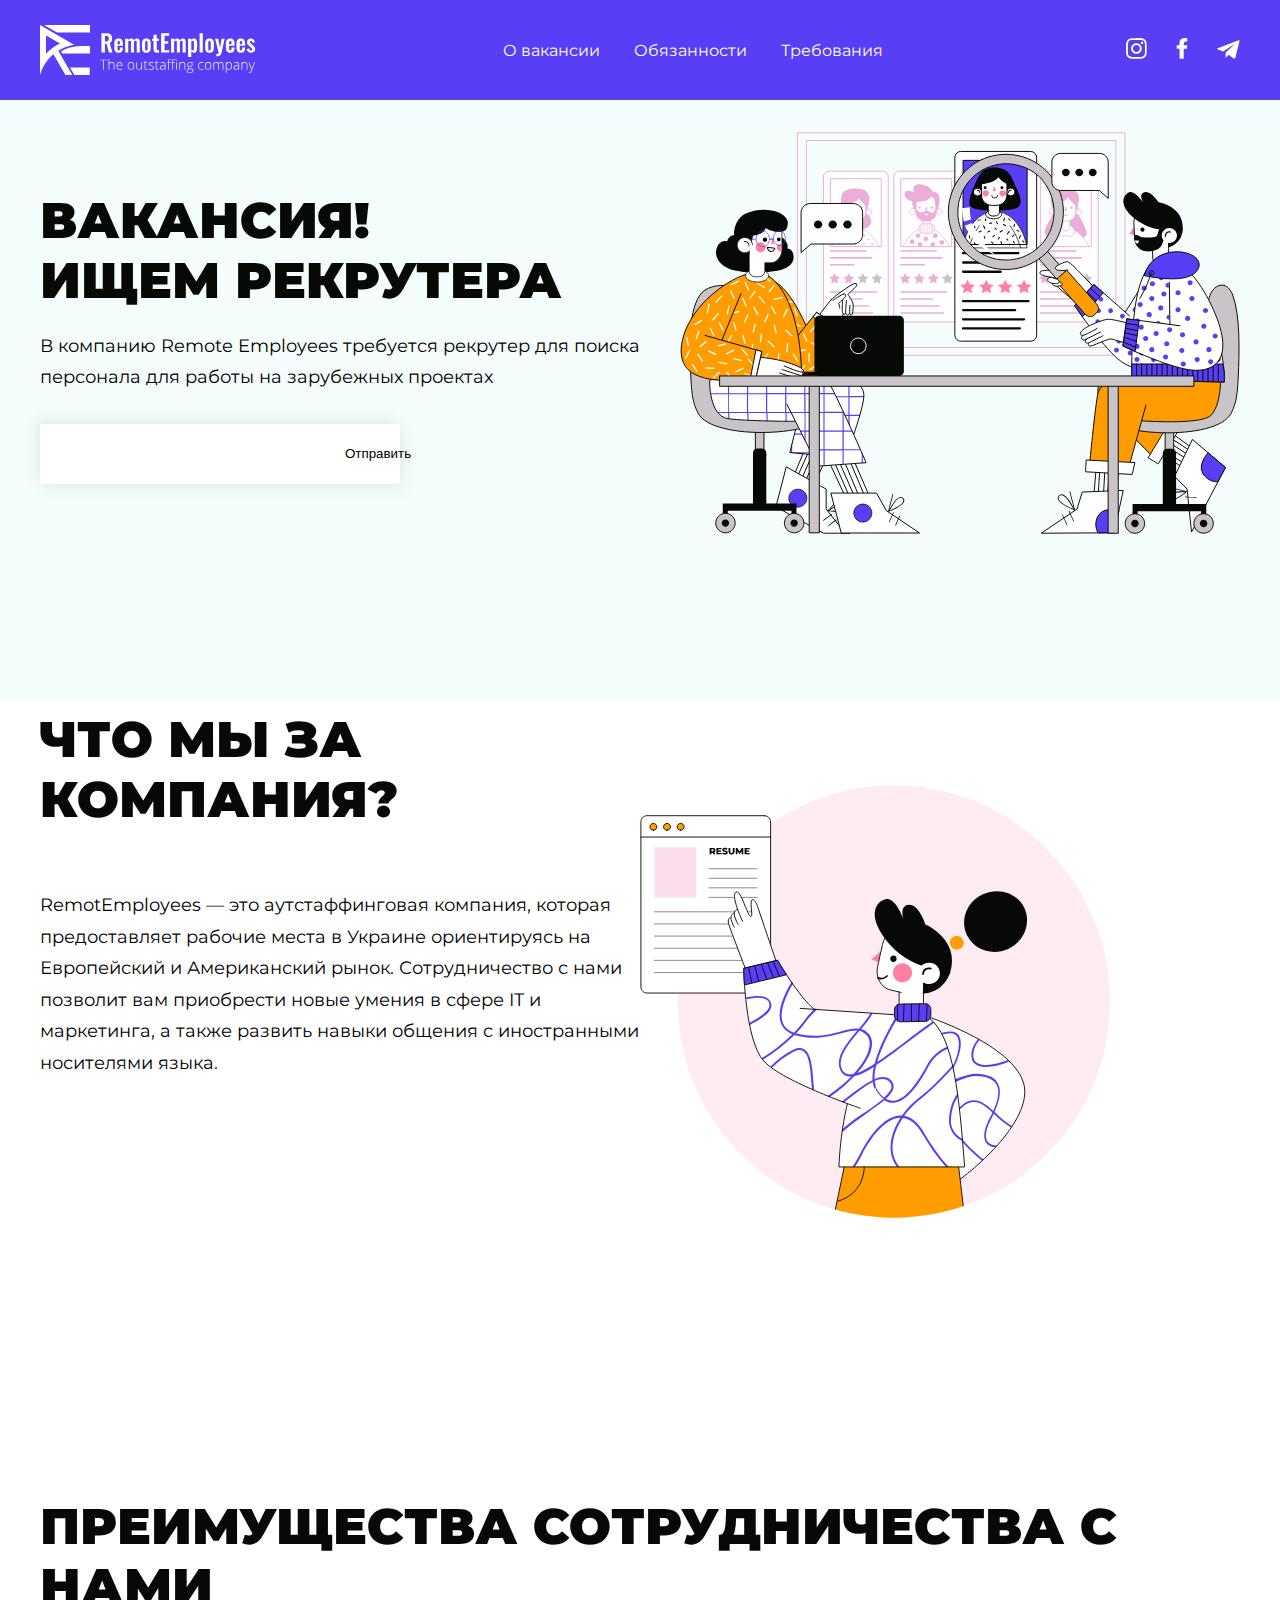
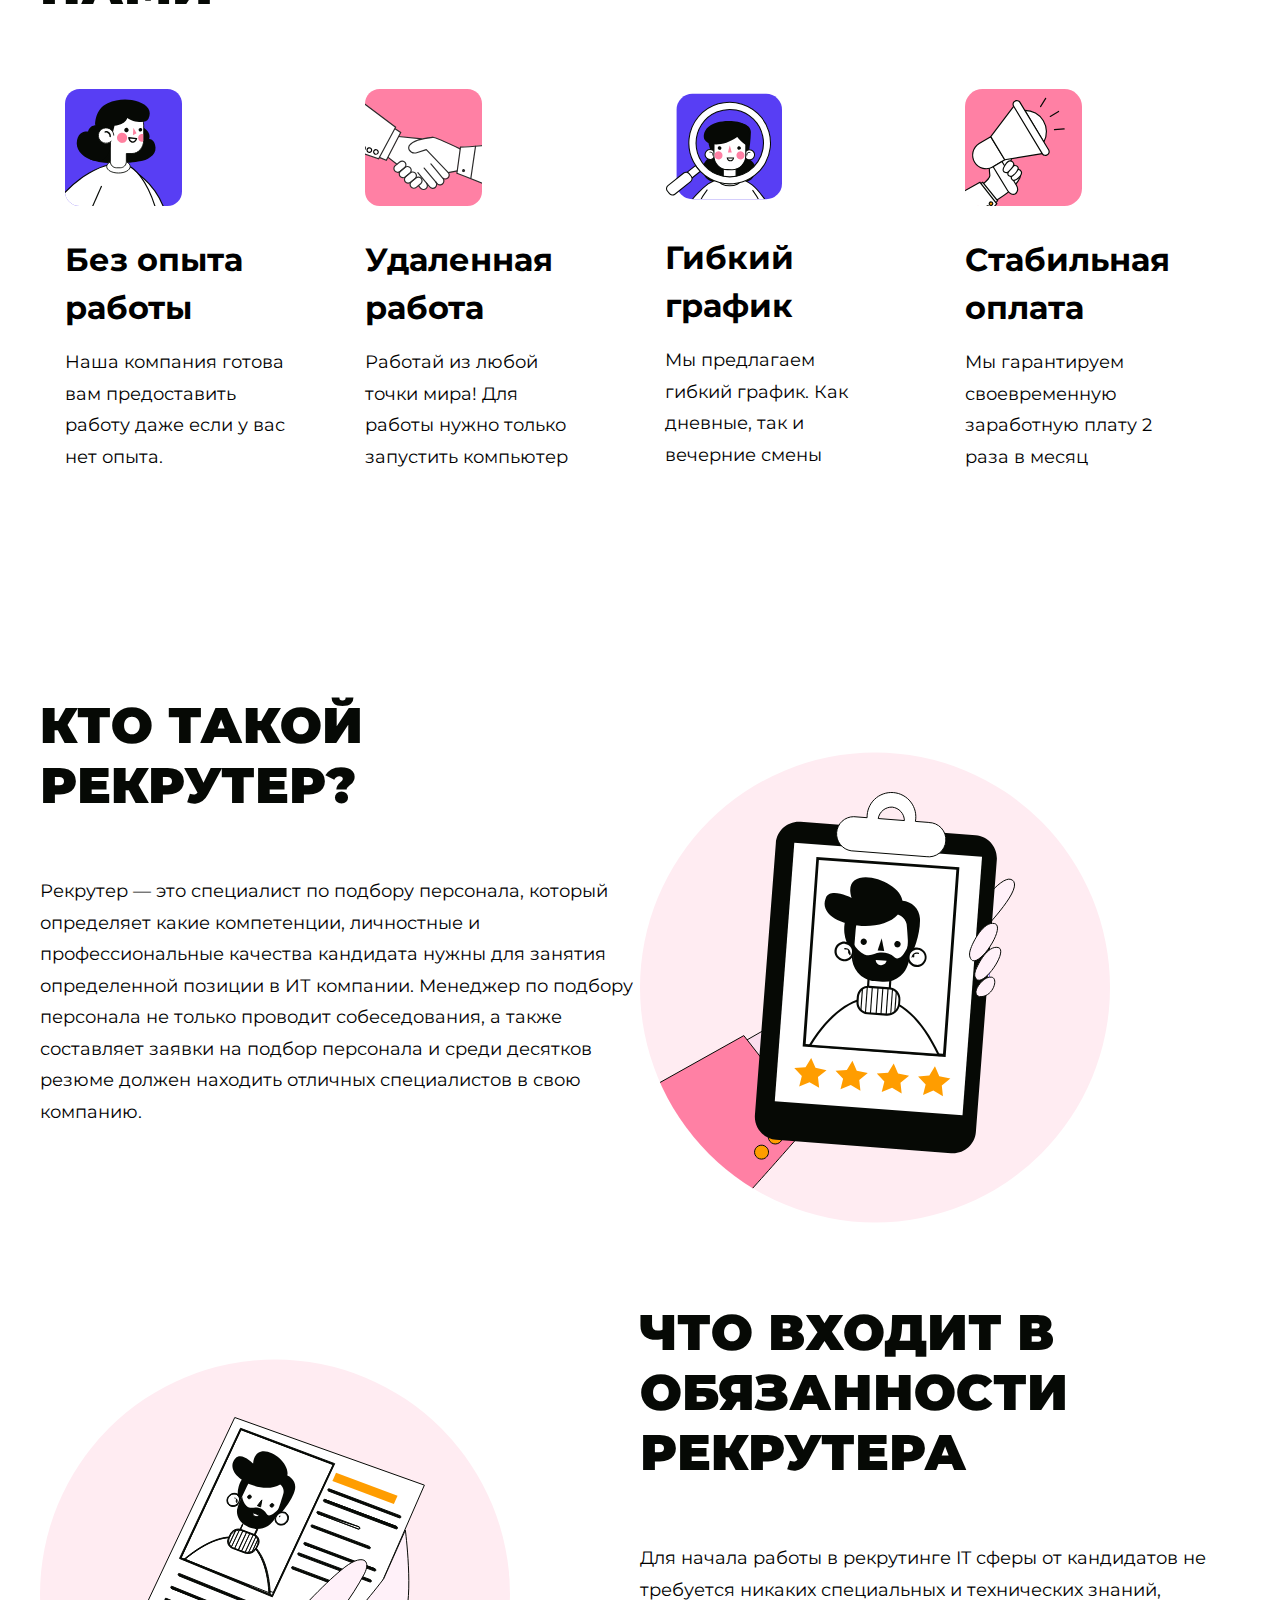
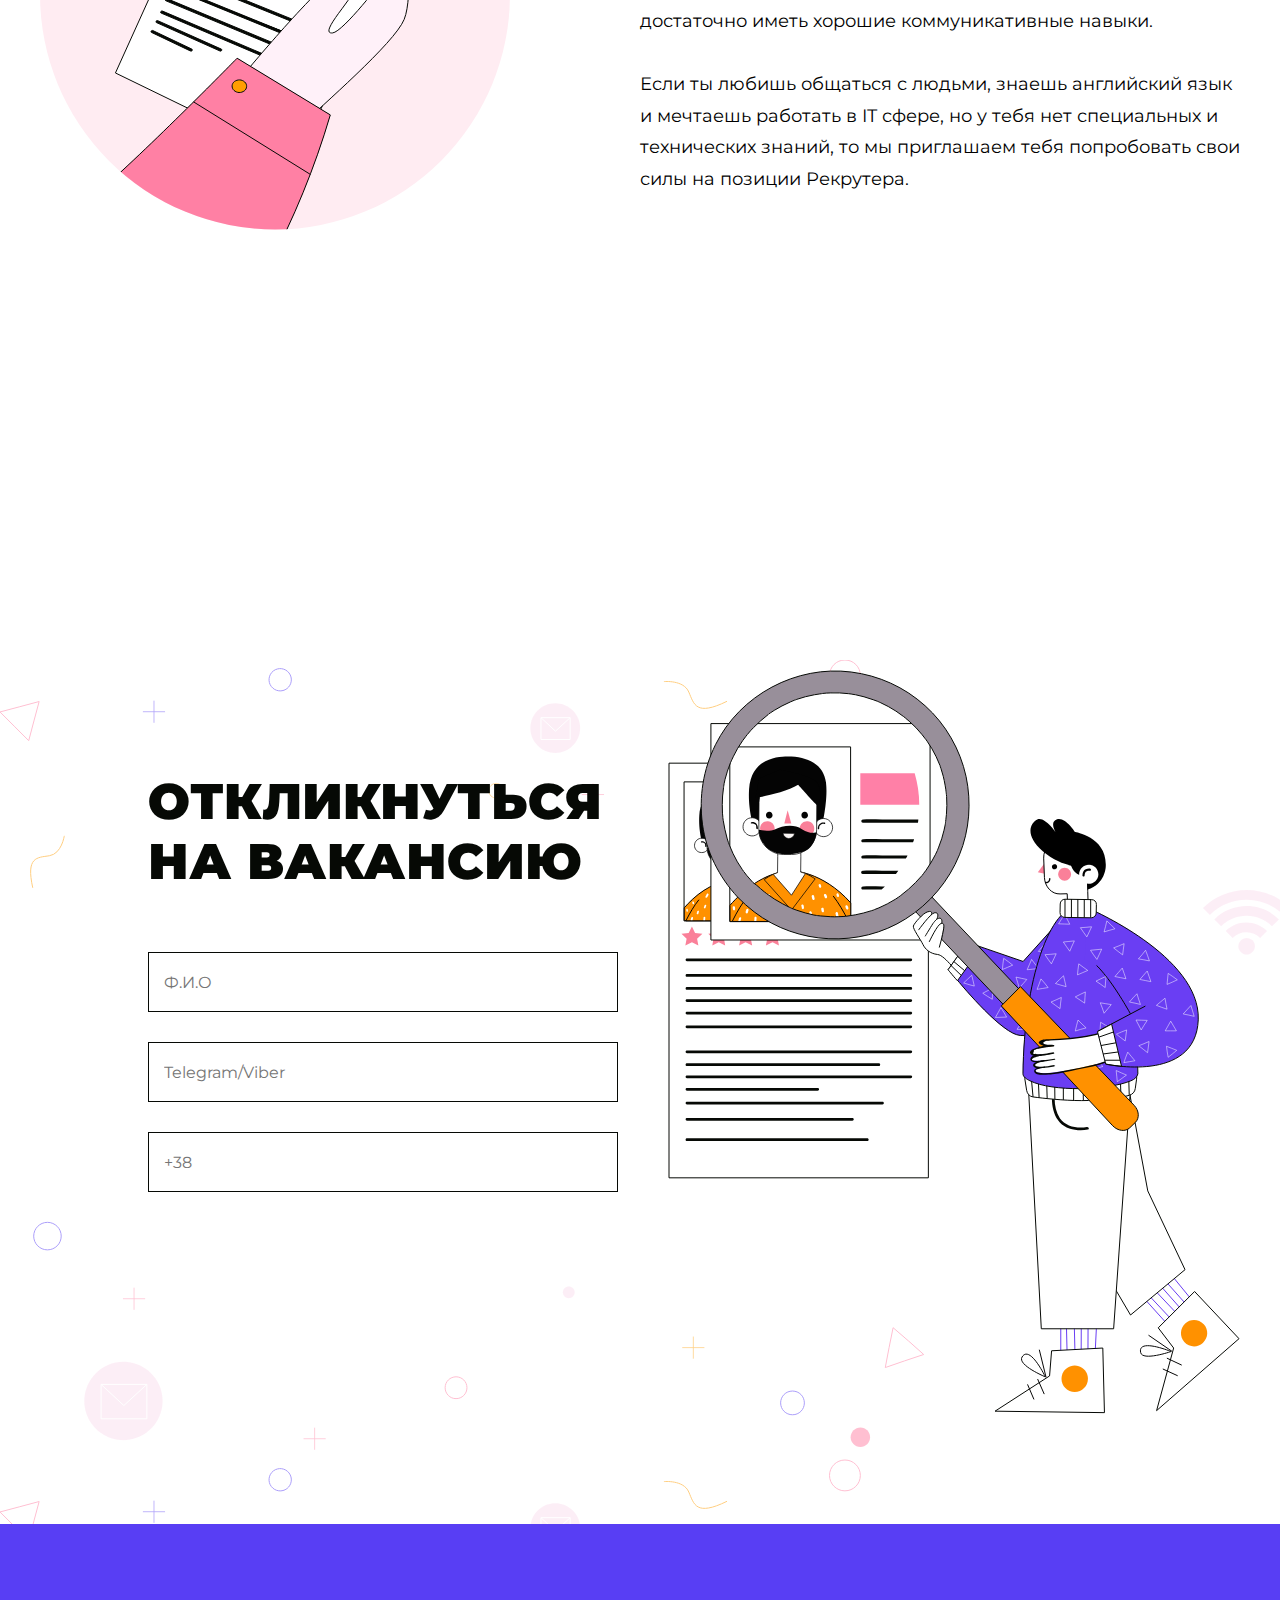
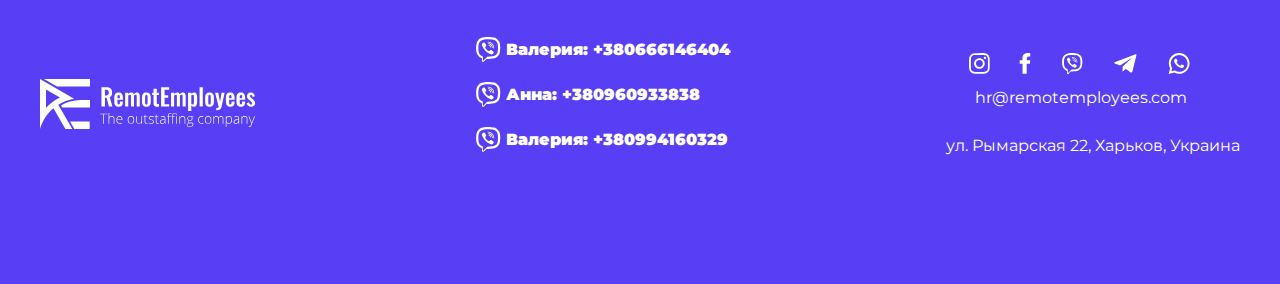
==== index.html @ 4181ed23 "beta version" ====
<!DOCTYPE html>
<html lang="ru">
<head>
    <meta charset="UTF-8">
    <meta http-equiv="X-UA-Compatible" content="IE=edge">
    <meta name="viewport" content="width=device-width, initial-scale=1.0">
    <title>Visualizer</title>
    <link rel="stylesheet" href="style.css">
    <link rel="shortcut icon" href="/img/favicon.png" type="image/x-icon">
    <link rel="preconnect" href="https://fonts.gstatic.com">
    <link href="https://fonts.googleapis.com/css2?family=Montserrat:ital,wght@0,100;0,300;0,400;0,500;0,700;0,800;1,200;1,300;1,400;1,500;1,700&display=swap" rel="stylesheet">
</head>

<body>
    <header>
        <div class="container">
            <div class="navbar">
                <div class="logo">
                    <img src="/img/logo.svg" alt="" srcset="">
                </div>
                <div class="navbar-menu desktop">
                    
                        <a href="#advantages" onclick="smoothScroll()">О вакансии</a>
                        <a href="#who-is">Обязанности</a>
                        <a href="#looking-for">Требования</a>
                   
                </div>
                <div class="navbar-menu mobile" id="navbarMenu">
                    
                        <a href="#advantages" onclick="mobileMenu()">О вакансии</a>
                        <a href="#who-is" onclick="mobileMenu()">Обязанности</a>
                        <a href="#looking-for" onclick="mobileMenu()">Требования</a>
                   
                </div>
                <div class="navbar-social desktop">

                        <a href="https://www.instagram.com/remotemployees/" class="insta" target="_blank" rel="noopener noreferrer">
                            <svg width="21" height="21" viewBox="0 0 21 21" fill="none" xmlns="http://www.w3.org/2000/svg">
                                <path fill-rule="evenodd" clip-rule="evenodd" d="M10.1538 0.135383C7.58148 0.135383 7.17533 0.135384 6.09226 0.203075C5.00919 0.270767 4.19689 0.406151 3.58766 0.676919C2.91075 0.947686 2.30152 1.28614 1.75999 1.89537C1.15076 2.5046 0.812302 3.04613 0.541534 3.72305C0.270767 4.39997 0.135383 5.14458 0.0676914 6.22764C-3.88344e-07 7.31071 0 7.71686 0 10.4922C0 13.3353 -3.88344e-07 13.6737 0.0676914 14.7568C0.135383 15.8399 0.270767 16.6522 0.541534 17.2614C0.812302 17.9383 1.15076 18.5476 1.75999 19.0891C2.36921 19.6983 2.91075 20.0368 3.58766 20.3075C4.26458 20.5783 5.00919 20.7137 6.09226 20.7814C7.17533 20.8491 7.58148 20.8491 10.3568 20.8491C13.1999 20.8491 13.5384 20.8491 14.6214 20.7814C15.7045 20.7137 16.5168 20.5783 17.126 20.3075C17.8029 20.0368 18.4122 19.6983 18.9537 19.0891C19.5629 18.4799 19.9014 17.9383 20.1722 17.2614C20.4429 16.5845 20.5783 15.8399 20.646 14.7568C20.7137 13.6737 20.7137 13.3353 20.7137 10.6953V10.1538C20.7137 7.58148 20.7137 7.17533 20.646 6.09226C20.5783 5.00919 20.4429 4.19689 20.1722 3.58766C19.9014 2.91075 19.5629 2.30152 18.9537 1.75999C18.3445 1.15076 17.8029 0.812302 17.126 0.541534C16.4491 0.270767 15.7045 0.135384 14.6214 0.067692C13.5384 2.57215e-07 13.1999 0 10.5599 0H10.1538V0.135383ZM17.2614 4.9415C17.2614 5.61842 16.7199 6.15995 16.043 6.15995C15.366 6.15995 14.8245 5.61842 14.8245 4.9415C14.8245 4.26458 15.366 3.72305 16.043 3.72305C16.6522 3.72305 17.2614 4.26458 17.2614 4.9415ZM10.4245 13.9445C8.52917 13.9445 6.97225 12.3876 6.97225 10.4922C6.97225 8.59686 8.52917 7.03995 10.4245 7.03995C12.3199 7.03995 13.8768 8.59686 13.8768 10.4922C13.8768 12.3876 12.3199 13.9445 10.4245 13.9445ZM10.4245 5.14458C13.403 5.14458 15.7722 7.51379 15.7722 10.4922C15.7722 13.4707 13.403 15.8399 10.4245 15.8399C7.4461 15.8399 5.07688 13.4707 5.07688 10.4922C5.07688 7.51379 7.51379 5.14458 10.4245 5.14458ZM10.4245 1.96306C13.1999 1.96306 13.5384 1.96306 14.6214 2.03075C15.6368 2.09845 16.1783 2.23383 16.5845 2.36921C17.0583 2.57229 17.3968 2.77536 17.8029 3.11382C18.1414 3.45228 18.4122 3.79074 18.5476 4.33227C18.6829 4.67073 18.886 5.27996 18.886 6.29534C18.9537 7.3784 18.9537 7.71686 18.9537 10.4922C18.9537 13.2676 18.9537 13.606 18.886 14.6891C18.8183 15.7045 18.6829 16.246 18.5476 16.6522C18.3445 17.126 18.1414 17.4645 17.8029 17.8706C17.4645 18.2091 17.126 18.4799 16.5845 18.6152C16.246 18.7506 15.6368 18.9537 14.6214 18.9537C13.5384 19.0214 13.1999 19.0214 10.4245 19.0214C7.64917 19.0214 7.31071 19.0214 6.22764 18.9537C5.21227 18.886 4.67073 18.7506 4.26458 18.6152C3.79074 18.4122 3.45228 18.2091 3.04613 17.8706C2.70767 17.5322 2.4369 17.1937 2.30152 16.6522C2.16614 16.3137 1.96306 15.7045 1.96306 14.6891C1.89537 13.606 1.89537 13.2676 1.89537 10.4922C1.89537 7.71686 1.89537 7.3784 1.96306 6.29534C2.03075 5.27996 2.16614 4.73843 2.30152 4.33227C2.5046 3.85843 2.70767 3.51997 3.04613 3.11382C3.38459 2.77536 3.72305 2.5046 4.26458 2.36921C4.60304 2.23383 5.21227 2.03075 6.22764 2.03075C7.31071 1.96306 7.64917 1.96306 10.4245 1.96306Z"/>
                            </svg>
                        </a>
                        <a href="https://fb.com/remotemployees" class="facebook" target="_blank" rel="noopener noreferrer">
                            <svg width="12" height="21" viewBox="0 0 12 21" fill="none" xmlns="http://www.w3.org/2000/svg">
                                <path fill-rule="evenodd" clip-rule="evenodd" d="M10.9348 7.18479H7.82111V5.15409C8.02418 3.19109 11.2733 3.59723 11.2733 3.59723V3.46185V0.280434C11.1379 0.280434 4.91045 -1.20874 3.62435 3.52954C3.42128 4.13875 3.42128 6.84634 3.42128 7.18479H0.713688V10.84H3.55666V20.7904H7.68573V10.84H10.9348L11.2733 7.18479H10.9348Z"/>
                            </svg>
                        </a>
                        <a href="https://t.me/remotemployees" class="telegram" target="_blank" rel="noopener noreferrer">
                            <svg width="23" height="19" viewBox="0 0 23 19" fill="none" xmlns="http://www.w3.org/2000/svg">
                                <path d="M8.69167 12.5281L8.44489 17.6284L14.0387 12.8845L8.69167 12.5281Z" />
                                <path d="M21.6069 0.353219L0.712252 8.30526C0.108993 8.52463 0.136414 9.37468 0.739673 9.56662L6.11416 11.3764L18.3987 3.45177L8.69172 12.5281L16.2599 18.259C17.0551 18.8623 18.1793 18.451 18.4261 17.4912L22.5118 1.121C22.6489 0.600007 22.1279 0.161273 21.6069 0.353219Z"/>
                            </svg>
                        </a>
                    
                </div>
                <div class="mobile-burger" id="burger" onclick="mobileMenu()">
                    <span class="top"></span>
                    <span class="middle"></span>
                    <span class="bottom"></span>
                </div>

            </div>
        </div>
    </header>

    <section class="hero">
        <div class="wrap">
            <div class="container">
                <h1 class="mobile">вакансия! <br>
                    Ищем рекрутера</h1>
                <div class="flex">
                <div class="hero-text">
                    <h1 class="desktop">вакансия! <br>
                        Ищем рекрутера</h1>
                    <p>В компанию Remote Employees требуется рекрутер для поиска персонала для работы
                        на зарубежных проектах</p>
                    <form action="">
                        <input type="text" name="entry.444131703" id="heroInput" onclick="heroNumber()">
                        <button type="submit">
                            Отправить
                        </button>
                    </form>
                </div>
                <div class="hero-pic">
                    <img src="/img/hero-pic.svg" alt="">
                </div>
            </div>    
            </div>
    </div>
    </section>
    <section class="about-us">
        <div class="wrap">
            <div class="container">
                <h1 class="mobile">Что мы за компания?
                </h1>
                <div class="flex">
                    <div class="who-is-text">
                        <h1 class="desktop">Что мы за компания?
                        </h1>
                        <p>RemotEmployees — это аутстаффинговая компания, которая предоставляет рабочие места в Украине ориентируясь на Европейский
                            и Американский рынок. Сотрудничество с нами позволит вам приобрести новые умения в сфере IT и маркетинга, а также развить навыки общения с иностранными носителями языка.
                            </p>
                    </div>
                    <div class="who-is-pic">
                        <img src="/img/about.svg" alt="" loading="lazy">
                    </div>
                </div>
            </div>
        </div>
    </section>
    <div class="whitespace" id="advantages"></div>
    <section class="advantages">
        <div class="wrap">
            <div class="container">
                <h1>Преимущества сотрудничества с нами</h1>
                <div class="flex">
                    <div class="card">
                        <img src="/img/1_adv.svg" alt="" loading="lazy">
                        <h2>Без опыта
                            работы</h2>
                        <p>Наша компания готова вам предоставить работу даже если у вас нет опыта.</p>
                    </div>
                    <div class="card">
                        <img src="/img/2_adv.svg" alt="" loading="lazy">
                        <h2>Удаленная
                            работа</h2>
                        <p>Работай из любой точки мира! Для работы нужно только запустить компьютер</p>
                    </div>
                    <div class="card">
                        <img src="/img/3_adv.svg" alt="" loading="lazy">
                        <h2>Гибкий график</h2>
                        <p>Мы предлагаем гибкий график. Как  дневные, так и вечерние смены</p>
                    </div>
                    <div class="card">
                        <img src="/img/4_adv.svg" alt="" loading="lazy">
                        <h2>Стабильная оплата</h2>
                        <p>Мы гарантируем своевременную заработную плату
                            2 раза в месяц</p>
                    </div>
                    
            </div>
        </div>
    </section>
    <div class="whitespace" id="who-is"></div>
    <section class="who-is">
        <div class="wrap">
            <div class="container">
                <h1 class="mobile">Кто такой рекрутер?</h1>
                <div class="flex">
                    <div class="who-is-text">
                        <h1 class="desktop">Кто такой рекрутер?</h1>
                        <p>Рекрутер — это специалист по подбору персонала, который определяет какие компетенции, личностные
                            и профессиональные качества кандидата нужны для занятия определенной позиции в ИТ компании. Менеджер по подбору персонала
                            не только проводит собеседования,
                            а также составляет заявки на подбор персонала и среди десятков резюме должен находить отличных специалистов в свою компанию.
                            </p>
                    </div>
                    <div class="who-is-pic">
                        <img src="/img/who-is.svg" alt="" loading="lazy">
                    </div>
                </div>
            </div>
        </div>
    </section>
    <section class="req">
        <div class="wrap">
            <div class="container">
                <h1 class="mobile">что входит в Обязанности рекрутера</h1>
                <div class="flex">
                    <div class="who-is-text">
                        <h1 class="desktop">что входит в Обязанности рекрутера</h1>
                        <p>Для начала работы в рекрутинге IT сферы
                            от кандидатов не требуется никаких специальных и технических знаний, достаточно иметь хорошие коммуникативные навыки.
                        <br>
                        <br>
                        Если ты любишь общаться с людьми, знаешь английский язык и мечтаешь работать в IT сфере, но у тебя нет специальных  и технических знаний, то мы приглашаем тебя попробовать свои силы на позиции Рекрутера.
                    </p>
                    </div>
                    <div class="who-is-pic">
                        <img src="/img/req.svg" alt="" loading="lazy">
                    </div>
                </div>
            </div>
        </div>
    </section>
    <div class="whitespace" id="looking-for"></div>
    
    <div class="whitespace"></div>
   
    <section class="contact-form">
        <div class="wrap">
            <div class="container">
                <h1 class="mobile"><span>Откликнуться </span> на вакансию</h1>
                <div class="flex">
                    <img src="/img/contact-form.svg" alt="" loading="lazy">
                    <div class="full-form">
                        <h1 class="desktop"><span>Откликнуться </span> на вакансию</h1>
                        <form action="" target="_self" onsubmit="return postToGoogle()">
                            <input type="text" placeholder="Ф.И.О" name="entry." required>
                            <input type="text" placeholder="Telegram/Viber" name="entry." required>
                            <input type="tel" placeholder="+38" name="entry." required>
                            <input type="submit" value="Отправить">
                        </form>
                    </div>
                </div>
        
            </div>
        </div> 
    </section>

    <footer>
        <div class="container">
            <div class="footer">
                <div class="logo">
                    <img src="/img/logo.svg" alt="" srcset="" loading="lazy">
                </div>
                <div class="footer-hr" >
                    <a href="viber://chat/?number=380666146404" target="_blank" rel="noopener noreferrer"><img src="/img/viber.svg" alt=""><span>Валерия: 
                        +380666146404</span></a>        
                    <a href="viber://chat/?number=380960933838" target="_blank" rel="noopener noreferrer"><img src="/img/viber.svg" alt=""><span>Анна: 
                        +380960933838</span></a>        
                    <a href="viber://chat/?number=380994160329" target="_blank" rel="noopener noreferrer"><img src="/img/viber.svg" alt=""><span>Валерия: +380994160329</span></a>        
                </div>
                <div class="footer-social">
                    <a href="https://www.instagram.com/remotemployees/" class="insta" class="footer-social" target="_blank" rel="noopener noreferrer">
                        <svg width="21" height="21" viewBox="0 0 21 21" fill="none" xmlns="http://www.w3.org/2000/svg">
                            <path fill-rule="evenodd" clip-rule="evenodd" d="M10.1538 0.135383C7.58148 0.135383 7.17533 0.135384 6.09226 0.203075C5.00919 0.270767 4.19689 0.406151 3.58766 0.676919C2.91075 0.947686 2.30152 1.28614 1.75999 1.89537C1.15076 2.5046 0.812302 3.04613 0.541534 3.72305C0.270767 4.39997 0.135383 5.14458 0.0676914 6.22764C-3.88344e-07 7.31071 0 7.71686 0 10.4922C0 13.3353 -3.88344e-07 13.6737 0.0676914 14.7568C0.135383 15.8399 0.270767 16.6522 0.541534 17.2614C0.812302 17.9383 1.15076 18.5476 1.75999 19.0891C2.36921 19.6983 2.91075 20.0368 3.58766 20.3075C4.26458 20.5783 5.00919 20.7137 6.09226 20.7814C7.17533 20.8491 7.58148 20.8491 10.3568 20.8491C13.1999 20.8491 13.5384 20.8491 14.6214 20.7814C15.7045 20.7137 16.5168 20.5783 17.126 20.3075C17.8029 20.0368 18.4122 19.6983 18.9537 19.0891C19.5629 18.4799 19.9014 17.9383 20.1722 17.2614C20.4429 16.5845 20.5783 15.8399 20.646 14.7568C20.7137 13.6737 20.7137 13.3353 20.7137 10.6953V10.1538C20.7137 7.58148 20.7137 7.17533 20.646 6.09226C20.5783 5.00919 20.4429 4.19689 20.1722 3.58766C19.9014 2.91075 19.5629 2.30152 18.9537 1.75999C18.3445 1.15076 17.8029 0.812302 17.126 0.541534C16.4491 0.270767 15.7045 0.135384 14.6214 0.067692C13.5384 2.57215e-07 13.1999 0 10.5599 0H10.1538V0.135383ZM17.2614 4.9415C17.2614 5.61842 16.7199 6.15995 16.043 6.15995C15.366 6.15995 14.8245 5.61842 14.8245 4.9415C14.8245 4.26458 15.366 3.72305 16.043 3.72305C16.6522 3.72305 17.2614 4.26458 17.2614 4.9415ZM10.4245 13.9445C8.52917 13.9445 6.97225 12.3876 6.97225 10.4922C6.97225 8.59686 8.52917 7.03995 10.4245 7.03995C12.3199 7.03995 13.8768 8.59686 13.8768 10.4922C13.8768 12.3876 12.3199 13.9445 10.4245 13.9445ZM10.4245 5.14458C13.403 5.14458 15.7722 7.51379 15.7722 10.4922C15.7722 13.4707 13.403 15.8399 10.4245 15.8399C7.4461 15.8399 5.07688 13.4707 5.07688 10.4922C5.07688 7.51379 7.51379 5.14458 10.4245 5.14458ZM10.4245 1.96306C13.1999 1.96306 13.5384 1.96306 14.6214 2.03075C15.6368 2.09845 16.1783 2.23383 16.5845 2.36921C17.0583 2.57229 17.3968 2.77536 17.8029 3.11382C18.1414 3.45228 18.4122 3.79074 18.5476 4.33227C18.6829 4.67073 18.886 5.27996 18.886 6.29534C18.9537 7.3784 18.9537 7.71686 18.9537 10.4922C18.9537 13.2676 18.9537 13.606 18.886 14.6891C18.8183 15.7045 18.6829 16.246 18.5476 16.6522C18.3445 17.126 18.1414 17.4645 17.8029 17.8706C17.4645 18.2091 17.126 18.4799 16.5845 18.6152C16.246 18.7506 15.6368 18.9537 14.6214 18.9537C13.5384 19.0214 13.1999 19.0214 10.4245 19.0214C7.64917 19.0214 7.31071 19.0214 6.22764 18.9537C5.21227 18.886 4.67073 18.7506 4.26458 18.6152C3.79074 18.4122 3.45228 18.2091 3.04613 17.8706C2.70767 17.5322 2.4369 17.1937 2.30152 16.6522C2.16614 16.3137 1.96306 15.7045 1.96306 14.6891C1.89537 13.606 1.89537 13.2676 1.89537 10.4922C1.89537 7.71686 1.89537 7.3784 1.96306 6.29534C2.03075 5.27996 2.16614 4.73843 2.30152 4.33227C2.5046 3.85843 2.70767 3.51997 3.04613 3.11382C3.38459 2.77536 3.72305 2.5046 4.26458 2.36921C4.60304 2.23383 5.21227 2.03075 6.22764 2.03075C7.31071 1.96306 7.64917 1.96306 10.4245 1.96306Z"/>
                        </svg>
                    </a>
                    <a href="https://fb.com/remotemployees" class="facebook" target="_blank" rel="noopener noreferrer">
                        <svg width="12" height="21" viewBox="0 0 12 21" fill="none" xmlns="http://www.w3.org/2000/svg">
                            <path fill-rule="evenodd" clip-rule="evenodd" d="M10.9348 7.18479H7.82111V5.15409C8.02418 3.19109 11.2733 3.59723 11.2733 3.59723V3.46185V0.280434C11.1379 0.280434 4.91045 -1.20874 3.62435 3.52954C3.42128 4.13875 3.42128 6.84634 3.42128 7.18479H0.713688V10.84H3.55666V20.7904H7.68573V10.84H10.9348L11.2733 7.18479H10.9348Z"/>
                        </svg>
                    </a>
                        <a href="viber://chat/?number=380666146404" class="viber" target="_blank" rel="noopener noreferrer">
                            <svg width="25" height="21" viewBox="0 0 25 25" fill="none" xmlns="http://www.w3.org/2000/svg">
                                <path d="M5.93325 22.578C5.93325 22.1599 6.07262 21.707 5.89841 21.3934C5.7242 21.1146 5.2364 21.0101 4.88798 20.8359C3.04132 19.8603 1.61277 18.4666 0.881073 16.5154C0.56749 15.7489 0.462961 14.8778 0.323591 14.0416C0.18422 13.2054 0.149378 12.3691 0.114535 11.5329C0.0448497 9.7211 0.253906 7.90928 0.637174 6.1323C0.84623 5.12187 1.36887 4.2508 1.99604 3.48426C2.97163 2.26477 4.15628 1.25434 5.65451 0.766538C6.52558 0.487797 7.43149 0.348427 8.3374 0.243899C9.55689 0.104528 10.8112 0 12.0307 0C13.2502 0 14.4697 0.104528 15.6892 0.209056C16.4906 0.278741 17.292 0.418112 18.0933 0.592325C19.487 0.905909 20.6368 1.70729 21.6473 2.68288C22.6229 3.62363 23.4243 4.7386 23.703 6.09746C24.1211 8.08349 24.365 10.0695 24.1908 12.0904C24.0863 13.3099 23.9469 14.4945 23.7378 15.714C23.4939 17.1077 22.7274 18.1879 21.7518 19.1635C20.7414 20.2087 19.5916 21.045 18.1282 21.3585C17.0132 21.6024 15.8634 21.707 14.7484 21.8463C14.1561 21.916 13.5289 21.9509 12.9018 21.9509C12.2049 21.9509 11.4732 21.916 10.7764 21.916C10.6022 21.916 10.3583 22.0205 10.2189 22.1599C9.41752 22.9613 8.68582 23.7627 7.91929 24.5641C7.3618 25.1215 6.59527 25.1564 6.17715 24.5989C6.00294 24.355 5.93325 24.0066 5.89841 23.7278C5.89841 23.3097 5.93325 22.9613 5.93325 22.578ZM6.90885 21.4979C6.90885 21.8463 6.90885 22.1948 6.90885 22.5432C6.90885 22.8916 6.90885 23.24 6.90885 23.5885C6.90885 23.693 6.97853 23.8324 7.04822 23.8672C7.1179 23.902 7.25728 23.7975 7.32696 23.7278C7.39665 23.693 7.43149 23.6233 7.50117 23.5536C8.68582 22.3341 9.83563 21.1495 11.0203 19.9648C11.1596 19.8255 11.3687 19.7209 11.5778 19.7209C13.2502 19.7209 14.9227 19.5816 16.5951 19.3725C17.5707 19.2331 18.4766 18.9892 19.278 18.3621C20.3233 17.5258 21.2989 16.6199 21.5428 15.2611C21.7867 13.9719 21.926 12.6479 21.9957 11.3239C22.0306 10.2437 21.8912 9.12877 21.7867 8.04865C21.6821 6.89884 21.4034 5.78388 20.5672 4.84313C19.7309 3.90238 18.7902 3.03131 17.501 2.78741C16.2467 2.54351 14.9923 2.40414 13.7032 2.33446C11.6126 2.22993 9.4872 2.29961 7.43149 2.68288C5.20156 3.06615 3.66848 4.35533 2.90195 6.44589C2.55352 7.38664 2.48383 8.43192 2.41415 9.44235C2.34446 10.7315 2.37931 12.0556 2.48383 13.3447C2.51868 14.1113 2.6232 14.9126 2.90195 15.6443C3.52911 17.3516 4.78345 18.4666 6.45589 19.1286C6.76948 19.268 6.90885 19.4073 6.90885 19.7558C6.87401 20.2784 6.90885 20.9056 6.90885 21.4979Z" />
                                <path d="M13.1456 14.0763C13.285 14.0066 13.4592 13.9369 13.5986 13.8324C13.7728 13.693 13.8773 13.484 14.0515 13.3446C14.4 12.9962 14.8181 12.8568 15.2362 13.1007C16.0027 13.6233 16.7693 14.146 17.501 14.7383C17.7797 14.9474 17.8842 15.2609 17.71 15.6094C17.3267 16.4804 16.7693 17.1773 15.7937 17.456C15.6543 17.4909 15.5149 17.4909 15.3756 17.456C12.1352 16.3062 9.41746 14.4944 7.60564 11.4979C6.97848 10.4875 6.52552 9.37254 6.00288 8.29242C5.72414 7.76978 5.82867 7.28198 6.14225 6.79419C6.52552 6.2367 7.01332 5.81859 7.60564 5.53985C7.95407 5.36564 8.33734 5.40048 8.58124 5.71406C9.13872 6.41092 9.66136 7.14261 10.1492 7.90915C10.4976 8.46663 10.3234 8.91959 9.83557 9.3377C9.73105 9.40738 9.66136 9.47707 9.55683 9.54675C9.24325 9.79065 9.17356 10.1042 9.31293 10.4527C9.90526 12.0903 10.9854 13.3098 12.6578 13.9369C12.7972 14.0066 12.9366 14.0066 13.1456 14.0763Z"/>
                                <path d="M18.1633 10.8709C18.1633 10.9754 18.233 11.1148 18.1981 11.2193C18.1285 11.3587 18.0239 11.5677 17.8846 11.6026C17.78 11.6374 17.5361 11.4284 17.5013 11.3239C17.3968 10.9754 17.3968 10.627 17.3619 10.2786C17.2226 8.22286 15.6546 6.27167 13.6686 5.78387C13.2505 5.67935 12.7975 5.6445 12.3446 5.57482C12.2401 5.57482 12.1704 5.53998 12.0658 5.53998C11.8219 5.50513 11.6477 5.43545 11.6477 5.15671C11.6826 4.84312 11.9265 4.77344 12.1704 4.77344C14.8533 4.87797 17.1529 6.41104 17.9194 9.16361C18.0588 9.72109 18.1285 10.3134 18.1981 10.8709C18.1981 10.8361 18.1981 10.8709 18.1633 10.8709Z"/>
                                <path d="M16.6647 10.4873C16.6298 10.557 16.6647 10.6964 16.595 10.7661C16.4905 10.8706 16.3511 11.01 16.2117 11.01C16.1072 11.01 15.933 10.8358 15.933 10.7312C15.8285 10.348 15.8285 9.89501 15.7239 9.51174C15.3755 8.18772 14.2605 7.28182 12.8668 7.14244C12.7275 7.14244 12.6229 7.1076 12.4836 7.07276C12.2745 7.03792 12.1351 6.89855 12.17 6.68949C12.2048 6.44559 12.379 6.34106 12.5881 6.34106C14.6438 6.48043 16.3859 7.76961 16.6298 10.0344C16.6298 10.1389 16.6647 10.3131 16.6647 10.4873Z"/>
                                <path d="M13.0759 7.90918C14.2606 7.94402 15.1665 8.95446 15.0968 10.0694C15.0968 10.3133 14.9923 10.5224 14.7484 10.4875C14.609 10.4527 14.4696 10.2785 14.3303 10.1391C14.2954 10.1043 14.3303 10.0346 14.3303 9.99974C14.1561 9.09383 13.9122 8.84993 12.9714 8.67572C12.7275 8.64088 12.5533 8.5015 12.5533 8.25761C12.5881 8.01371 12.7624 7.90918 13.0063 7.90918C13.0759 7.90918 13.1108 7.90918 13.0759 7.90918Z" />
                            </svg>      
                        </a>
                        <a href="https://t.me/remotemployees" class="telegram" target="_blank" rel="noopener noreferrer">
                            <svg width="23" height="21" viewBox="0 0 23 19" fill="none" xmlns="http://www.w3.org/2000/svg">
                                <path d="M8.69167 12.5281L8.44489 17.6284L14.0387 12.8845L8.69167 12.5281Z" />
                                <path d="M21.6069 0.353219L0.712252 8.30526C0.108993 8.52463 0.136414 9.37468 0.739673 9.56662L6.11416 11.3764L18.3987 3.45177L8.69172 12.5281L16.2599 18.259C17.0551 18.8623 18.1793 18.451 18.4261 17.4912L22.5118 1.121C22.6489 0.600007 22.1279 0.161273 21.6069 0.353219Z"/>
                            </svg>
                        </a>
                        <a href="https://wa.me/380666146404" class="whatsapp" target="_blank" rel="noopener noreferrer">
                            <svg width="26" height="21" viewBox="0 0 26 25" fill="none" xmlns="http://www.w3.org/2000/svg">
                                <path d="M0.663757 25L2.42598 18.291C1.43913 16.4548 0.875224 14.4068 0.875224 12.3588C0.875224 5.50847 6.44384 0 13.2108 0C19.9777 0 25.5463 5.50847 25.5463 12.3588C25.5463 19.1384 20.0482 24.7175 13.2108 24.7175C11.1666 24.7175 9.19291 24.2232 7.3602 23.2345L0.663757 25ZM7.71264 20.6921L8.13558 20.9746C9.68633 21.8927 11.4486 22.387 13.2108 22.387C18.7089 22.387 23.2202 17.8672 23.2202 12.3588C23.2202 6.85028 18.7089 2.33051 13.2108 2.33051C7.71264 2.33051 3.20136 6.85028 3.20136 12.3588C3.20136 14.1949 3.69478 15.9605 4.68162 17.5141L4.96358 17.9379L3.97673 21.6808L7.71264 20.6921Z"/>
                                <path fill-rule="evenodd" clip-rule="evenodd" d="M17.7925 14.0536C17.299 13.7711 16.5941 13.418 16.0302 13.6299C15.5368 13.8418 15.2549 14.548 14.9729 14.9011C14.8319 15.1129 14.6205 15.1129 14.409 15.0423C12.7173 14.3361 11.378 13.2062 10.3911 11.6525C10.2501 11.4406 10.2501 11.2288 10.4616 11.0169C10.7436 10.6638 11.096 10.3107 11.1665 9.81633C11.237 9.3926 11.0255 8.82763 10.8141 8.4039C10.6026 7.90955 10.3206 7.13271 9.75672 6.85023C9.2633 6.56774 8.6289 6.70898 8.20597 7.06209C7.50108 7.62706 7.14864 8.61576 7.14864 9.53384C7.14864 9.81633 7.21912 10.0282 7.21912 10.3107C7.3601 10.9463 7.64206 11.5112 7.9945 12.0056C8.20597 12.4293 8.48792 12.7824 8.76988 13.2062C9.68623 14.4773 10.8141 15.5367 12.1533 16.3841C12.7877 16.8079 13.5631 17.161 14.268 17.3728C15.1139 17.6553 15.8188 17.9378 16.7351 17.7966C17.6515 17.5847 18.5678 17.0197 18.9908 16.1016C19.1317 15.8192 19.1317 15.5367 19.0613 15.2542C19.0613 14.6892 18.2859 14.3361 17.7925 14.0536Z"/>
                            </svg>
                        </a>
                        <div class="footer-mail">
                            <a href="mailto:hr@remotemployees.com<" target="_blank" rel="noopener noreferrer"
                            >hr@remotemployees.com</a>
                            <br>
                            <a href="https://goo.gl/maps/ds5XpzKFBqFK2Kwg9" target="_blank" rel="noopener noreferrer"
                            >ул. Рымарская 22, Харьков, Украина</a>
                        </div>
                </div>
                
            </div>
        </div>
    </footer>
   
</body>
<script src="script.js"></script>
</html>
---- style.css ----
@import url('https://fonts.googleapis.com/css2?family=Montserrat:ital,wght@0,100;0,400;0,500;0,600;1,200&display=swap');
* {
  margin: 0;
  padding: 0;
  box-sizing: border-box;
}
:root {
  --violet: #583ef4;
  --dark-pink: #ff80a4;
  --pink: #fadeee;
  --black: #060905;
  --orange: #ff9d00;
}
body {
  font-family: 'Montserrat', sans-serif;
}

li {
  list-style: none;
}
a {
  color: white;
  text-decoration: none;
  font-family: 'Montserrat', sans-serif;
  outline: none;
  transition: 0.3s;
}
a:hover {
  color: var(--light-red);
  fill: var(--light-red);
}
a span {
  transition: 0.3s;
}
a span:hover {
  color: var(--light-red);
}
input {
  outline: none;
  font-family: 'Montserrat', sans-serif;
}
svg {
  fill: white;
  transition: 0.3s;
}
svg:hover {
  fill: var(--light-red);
}
.btn {
  font-family: 'Montserrat', sans-serif;
  color: white;
  font-weight: 700;
  outline: none;
}
span {
  color: var(--blue);
}
h1 {
  text-transform: uppercase;
  color: var(--black);
  font-size: 50px;
  font-weight: 900;
  margin-bottom: 60px;
  line-height: 120%;
}
h2 {
  font-size: 32px;
  margin-bottom: 15px;
  line-height: 150%;
}
p {
  font-size: 18px;
  line-height: 175%;
}
/* section {
  margin-bottom: 180px;
} */
section:last-of-type {
  padding-bottom: 100px;
}
.flex {
  display: flex;
}
.column {
  flex-direction: column;
}
.wrap {
  margin: 0 auto;
  padding: 10px;
  max-width: 1920px;
}
.container {
  margin: 0 auto;
  max-width: 1200px;
}
.whitespace {
  height: 180px;
}
/* navbar settings */
header {
  background-color: var(--violet);
  position: fixed;
  width: 100%;
  top: 0;
}
.navbar {
  height: 100px;
  width: 100%;
  display: flex;
  justify-content: space-between;
  align-items: center;
}
.navbar-menu a {
  margin-right: 30px;
}
.navbar-menu a:last-child {
  margin-right: 0px;
}
.navbar-social a {
  margin-right: 25px;
}
.navbar-social a:last-child {
  margin-right: 0px;
}
.logo {
  display: flex;
  flex-direction: row;
  align-items: center;
}
/* hero section */
.hero {
  margin-top: 100px;
  background: #f4fdfb;
  height: 600px;
}
.hero h1 {
  margin-bottom: 20px;
}
.hero .flex {
  align-items: center;
}
.hero-text form {
  margin-top: 30px;
  max-width: 360px;
  height: 60px;
  display: flex;
  flex-direction: row;
  align-items: center;
  padding: 20px;
  background-color: white;
  font-size: 15px;
  cursor: pointer;
  transition: 0.3s;
  box-shadow: -5px -5px 15px rgb(58 49 68 / 7%),
    5px 5px 15px rgb(56 90 125 / 7%);
}

.hero-text form:hover {
  border: 1px solid var(--text-01);
}
.hero-text input[type='text'] {
  width: 90%;
  height: 56px;
  font-size: 15px;
  border: none;
  cursor: pointer;
}
.hero-text button[type='submit'] {
  height: 35px;
  width: 35px;
  border-radius: 50%;
  background-color: var(--red);
  border: none;
  outline: none;
  cursor: pointer;
}
.hero-text button[type='submit'] svg circle {
  fill: var(--red);
  transition: 0.3s;
}
.hero-text button[type='submit'] svg circle:hover {
  fill: var(--light-red);
}
.hero-pic img {
  width: 560px;
  height: 450px;
}

/* advantages section */

/* .advantages .flex {
  flex-direction: row;
} */
.card {
  display: flex;
  flex-direction: column;
  width: 270px;
  height: 419px;
  padding: 12px 25px 25px 25px;
  margin-right: 30px;
}
.card:last-child {
  margin-right: 0;
}
.card:hover {
  border: 1px solid var(--violet);
}

.card img {
  width: 117px;
  height: 125px;
  margin-bottom: 30px;
}
/* who is section */

.who-is-pic {
  margin-right: 130px;
}
.who-is-pic img {
  width: 470px;
  height: 583px;
}
.who-is h1 {
  width: 570px;
}
.who-is p {
  color: var(--text-02);
}
/* lamp section */

.req .flex {
  flex-direction: row-reverse;
}
.lamp-card {
  display: flex;
  flex-direction: row;
  text-align: left;
  margin-bottom: 30px;
}
.lamp {
  margin-right: 56px;
  align-self: center;
}
.looking-text {
  max-width: 370px;
}
.looking-for-img {
  align-self: flex-end;
  padding-bottom: 55px;
}
.looking-for-img img {
  width: 558px;
  height: 568px;
}
/* join section */
.join h1 {
  margin-bottom: 0;
}
.join-card {
  max-width: 373px;
}
.join-cards {
  margin-top: 100px;
  margin-right: 30px;
}
.join-cards:first-child {
  margin-top: 60px;
}
.join-cards:last-child {
  margin-top: 110px;
  margin-right: 0;
}
.join-info {
  margin-top: 30px;
  display: flex;
  flex-direction: row;
}
.step {
  margin-right: 25px;
}
.step h1 {
  color: var(--light-red);
}
.join-info h2 {
  width: 210px;
}
.join-card img {
  width: 100%;
}
/* contact form section */
.contact-form {
  background-color: var(--pink);
  background: url(img/background.svg);
}
.contact-form .flex {
  flex-direction: row-reverse;
}
.contact-form img {
}
.full-form {
  max-width: 470px;
  display: flex;
  flex-direction: column;
  align-self: center;
  margin-right: 50px;
}
.full-form form {
  display: flex;
  flex-direction: column;
}
.full-form input {
  width: 100%;
  height: 60px;
  border: 1px solid var(--black);
  margin-bottom: 30px;
  font-size: 16px;
  padding: 5px 15px;
  transition: 0.3s;
}

.full-form input[type='submit'] {
  width: 270px;
  background-color: var(--red);
  border: none;
  color: white;
  font-size: 16px;
  text-transform: uppercase;
  cursor: pointer;
  transition: 0.3s;
}
.full-form input[type='submit']:hover {
  background-color: var(--light-red);
}
input:hover {
  border: 2px solid var(--violet);
}

footer {
  background-color: var(--violet);
}
.footer {
  height: 360px;
  width: 100%;
  display: flex;
  justify-content: space-between;
  align-items: center;
}
.footer-mail {
  display: flex;
  flex-direction: column;
}
.footer-mail * {
  margin-top: 10px;
}
.footer-social {
  text-align: center;
}
.footer-social a {
  margin-right: 25px;
}
.footer-social a:last-child {
  margin-right: 0px;
}
.footer-hr {
  display: flex;
  flex-direction: column;
}
.footer-hr a {
  margin-bottom: 20px;
  text-align: left;
  display: flex;
  align-items: center;
}
.footer-hr a span {
  margin-left: 5px;
}
footer span {
  color: white;
  font-weight: 900;
}
.mobile {
  display: none;
}
#burger {
  display: none;
  cursor: pointer;
}
#burger span {
  display: block;
  width: 33px;
  height: 3px;
  margin-bottom: 5px;
  position: relative;
  background: white;
  z-index: 1;
  transition: 0.3s;
}
#burger span.middle {
  width: 23px;
  text-align: right;
}
#burger.active span.top {
  transform: translateY(11px) translateX(0) rotate(45deg);
}
#burger.active span.middle {
  opacity: 0;
}
#burger.active span.bottom {
  transform: translateY(-8px) translateX(0) rotate(-45deg);
}
.thank-you {
  margin-top: 100px;
  height: 860px;
  display: flex;
  align-items: center;
}
.thank-you .flex {
  align-items: center;
}
.thank-img {
}
.btn.thank {
  display: block;
  margin-top: 30px;
  width: 270px;
  padding: 17px 0;
  background-color: var(--red);
  border: none;

  font-size: 15px;
  text-align: center;
  text-transform: uppercase;
  cursor: pointer;
}
.thank-you h1 {
  margin-bottom: 15px;
}
.thank-you p {
  color: var(--text-02);
}

@media (max-width: 1210px) {
  .container {
    max-width: 1100px;
  }
  .card {
    height: 449px;
  }
}
@media (max-width: 1130px) {
  .container {
    max-width: 1000px;
  }
  .card {
    height: 540px;
  }
}
@media (max-width: 700px) {
  #burger {
    display: block;
  }
  .desktop {
    display: none;
  }
  .mobile {
    display: block;
  }
  .flex {
    flex-direction: column;
  }
  .wrap {
    width: 100%;
  }
  .container {
    width: 100%;
  }
  h1 {
    font-size: 34px;
    margin-bottom: 30px;
  }
  h2 {
    font-size: 24px;
  }
  p {
    font-size: 17px;
  }
  .whitespace {
    height: 90px;
  }
  .navbar {
    padding-left: 15px;
    padding-right: 15px;
  }
  .navbar-menu {
    display: none;
    position: fixed;
    background-color: var(--violet);
    top: 100px;
    width: 100%;
    right: 0;
    flex-direction: column;
    font-weight: 600;
    font-size: 16px;
    line-height: 20px;
    text-align: center;
  }
  .navbar-menu a {
    margin-top: 30px;
    margin-right: 0;
  }
  .navbar-menu a:last-child {
    margin-bottom: 30px;
  }

  .hero {
    height: auto;
  }
  .hero .flex {
    flex-direction: column-reverse;
  }
  .hero-text form {
    max-width: unset;
    width: 100%;
  }

  .hero-pic {
    width: 100%;
  }
  .hero-pic img {
    width: 100%;
    height: 240px;
  }
  .advantages .card {
    box-shadow: none;
    width: auto;
    margin-right: 0;
    padding: 0;
    height: auto;
    margin-bottom: 30px;
  }
  .looking-for .flex {
    flex-direction: column-reverse;
  }
  .looking-for-img {
    width: 100%;
    padding-bottom: 30px;
  }
  .looking-for-img img {
    width: 100%;
    height: auto;
  }
  .lamp {
    margin-right: 30px;
  }
  .who-is .flex {
    flex-direction: column-reverse;
  }
  .who-is h1 {
    width: 100%;
  }
  .who-is-pic {
    margin-right: 0;
    padding-bottom: 30px;
    width: 100%;
  }
  .who-is-pic img {
    width: 100%;
    height: auto;
  }
  .join .flex {
    align-items: center;
  }
  .join h1 {
    margin-bottom: 30px;
  }
  .join-cards {
    margin-right: 0;
    margin-top: 45px;
  }
  .join-cards:first-child {
    margin-right: 0;
    margin-top: 0;
  }
  .join-cards:last-child {
    margin-right: 0;
    margin-top: 45px;
  }
  .contact-form img {
    margin-right: 0;
    margin-bottom: 30px;
  }
  .full-form {
    width: 90%;
  }
  .full-form input[type='submit'] {
    width: 100%;
  }
  .thank-you {
    margin-top: 10px;
  }
  .thank-you .flex {
    flex-direction: column-reverse;
    justify-content: center;
  }
  .thank-text {
    margin-top: 30px;
    width: 90%;
  }
  .thank-img {
    width: 100%;
  }
  .thank-img img {
    width: 100%;
    height: auto;
  }
  .btn.thank {
    width: 100%;
  }
  .footer {
    flex-direction: column;
    padding-top: 30px;
    padding-bottom: 30px;
    height: auto;
  }
  .footer * {
    margin-top: 10px;
  }
  .footer-hr a {
    width: 50%;
  }
}
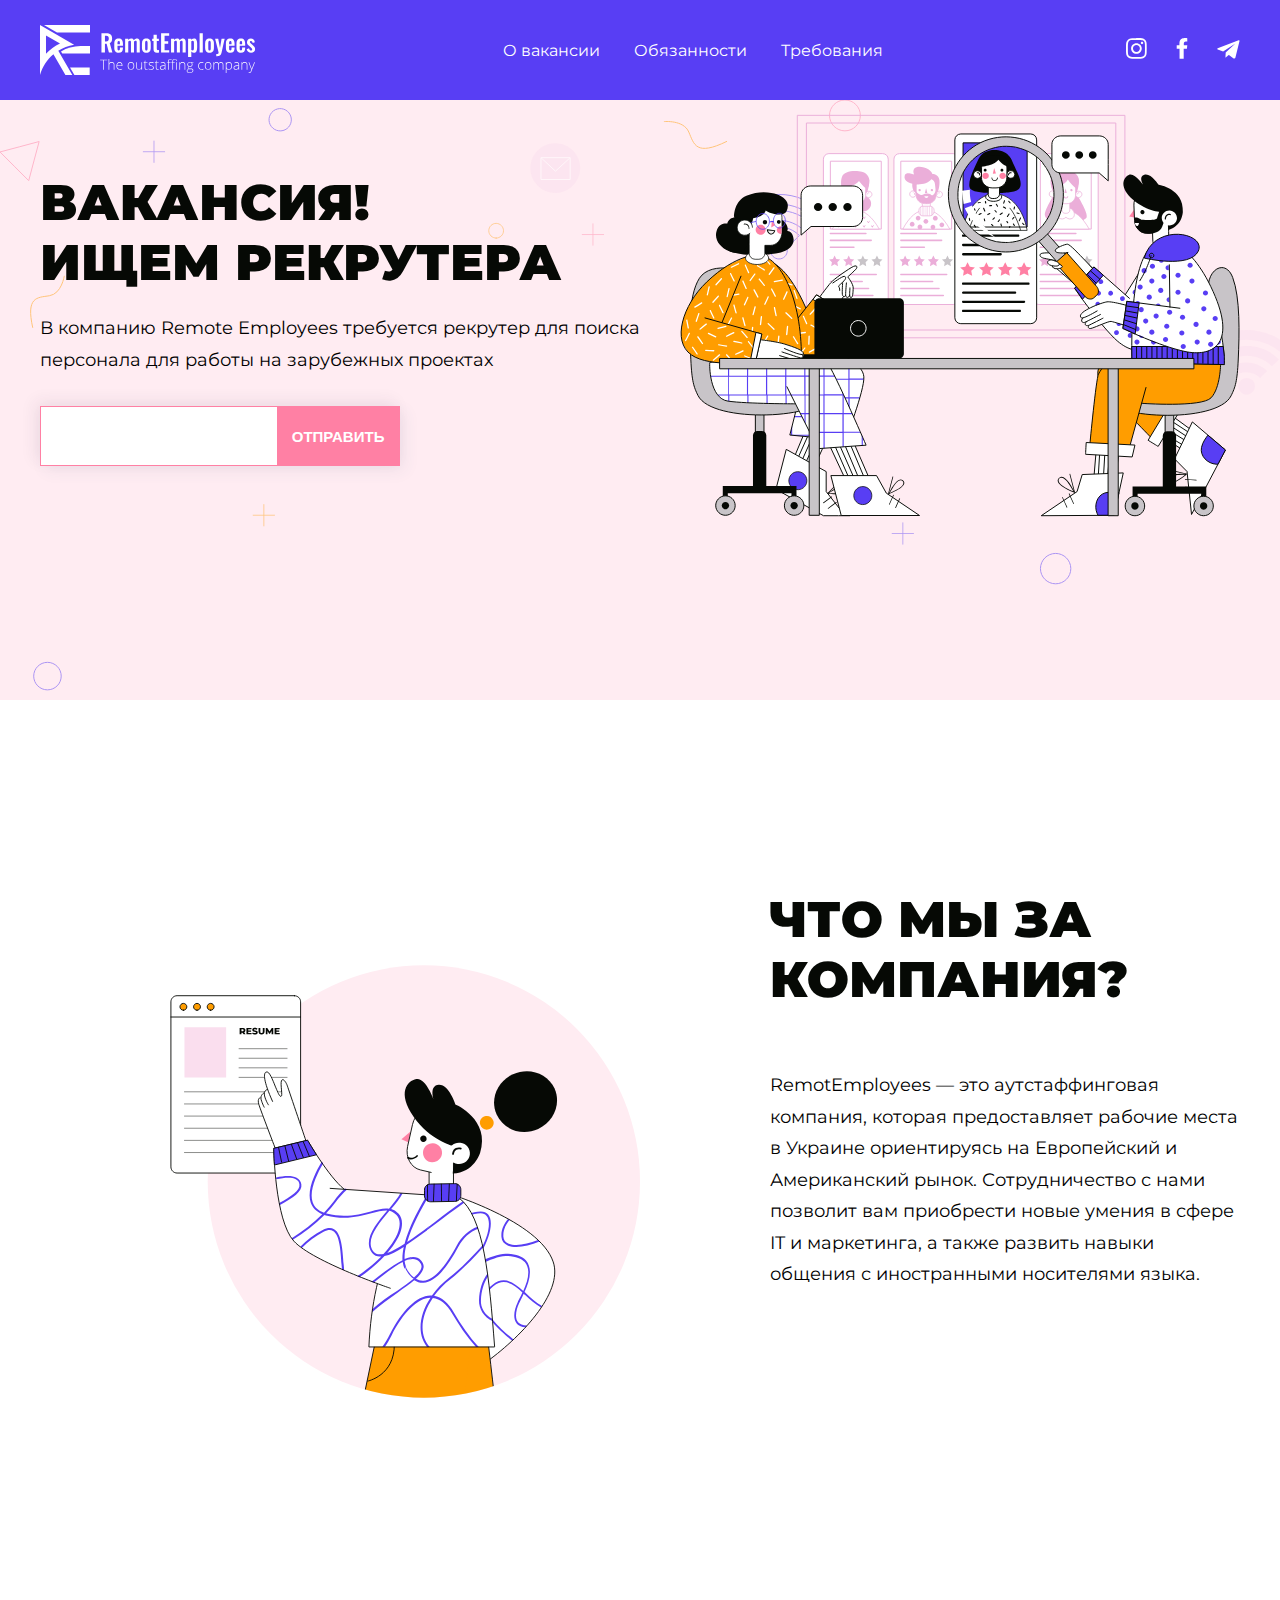
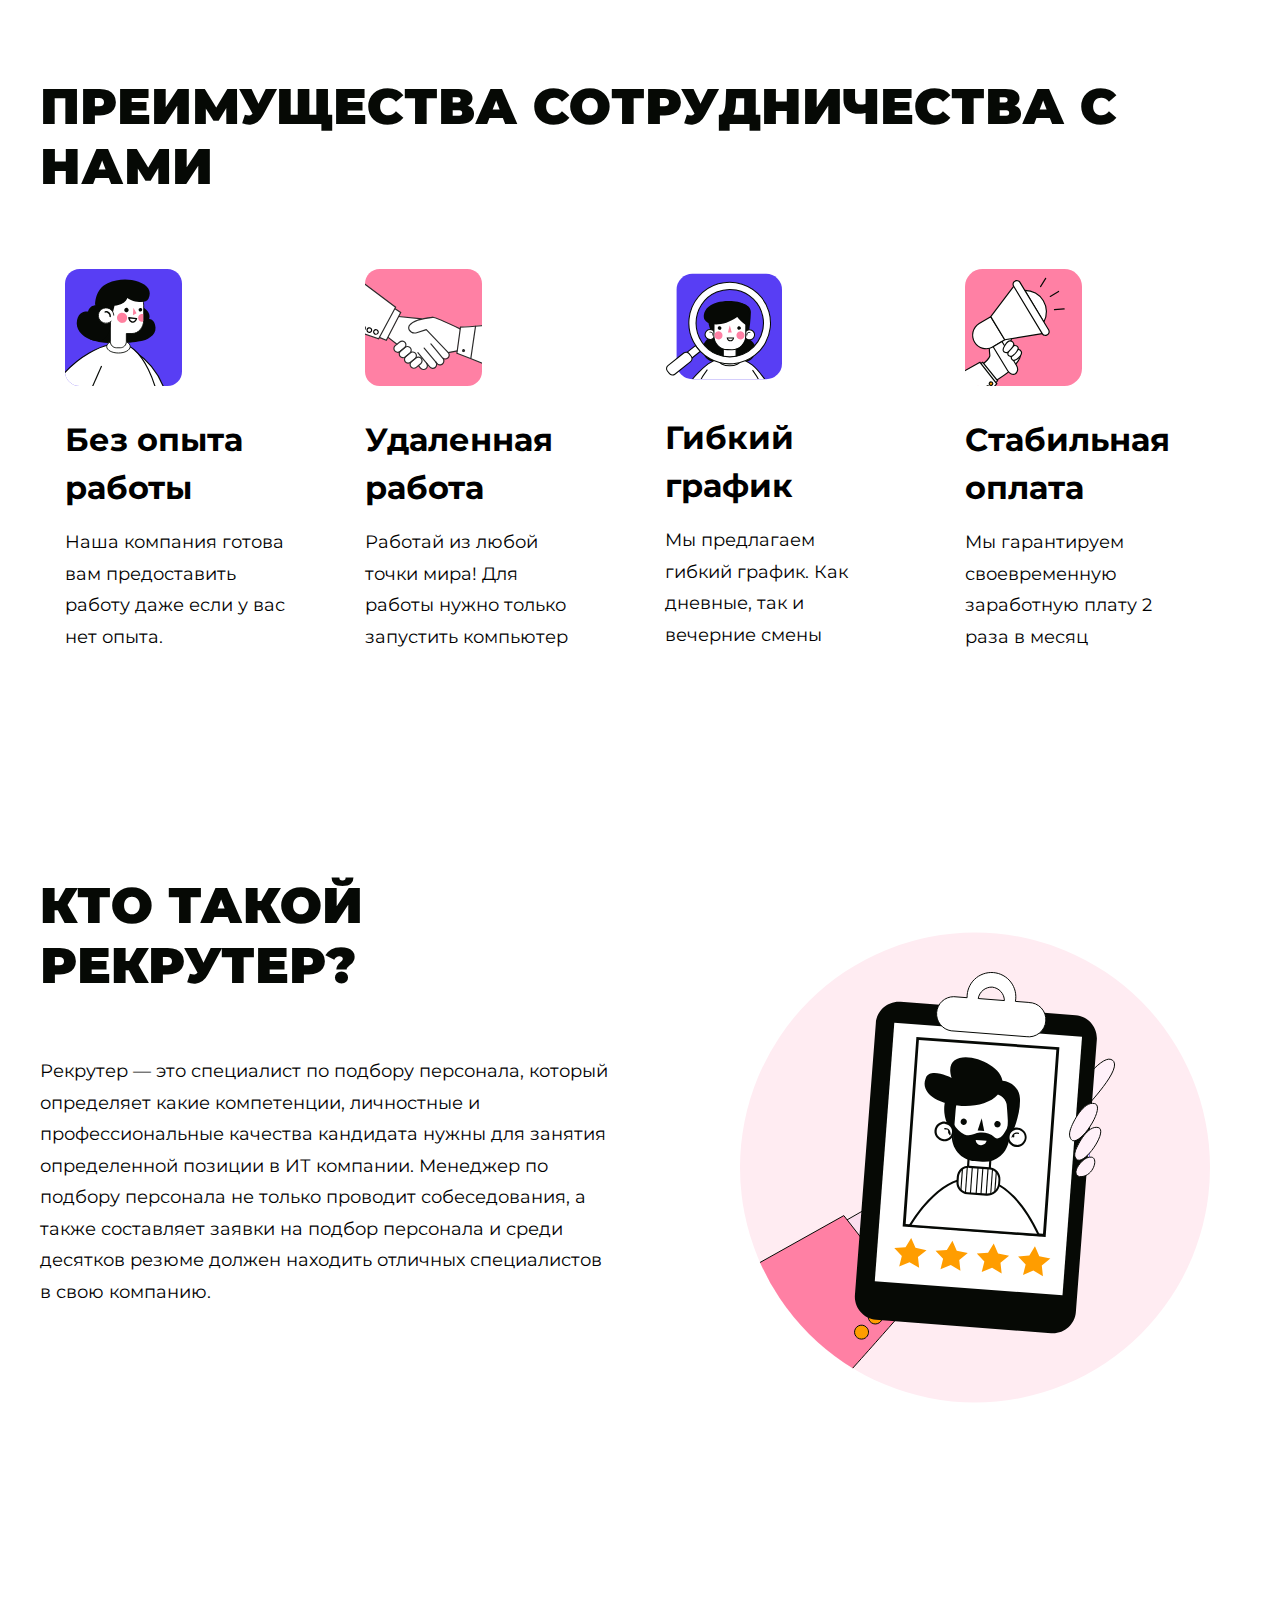
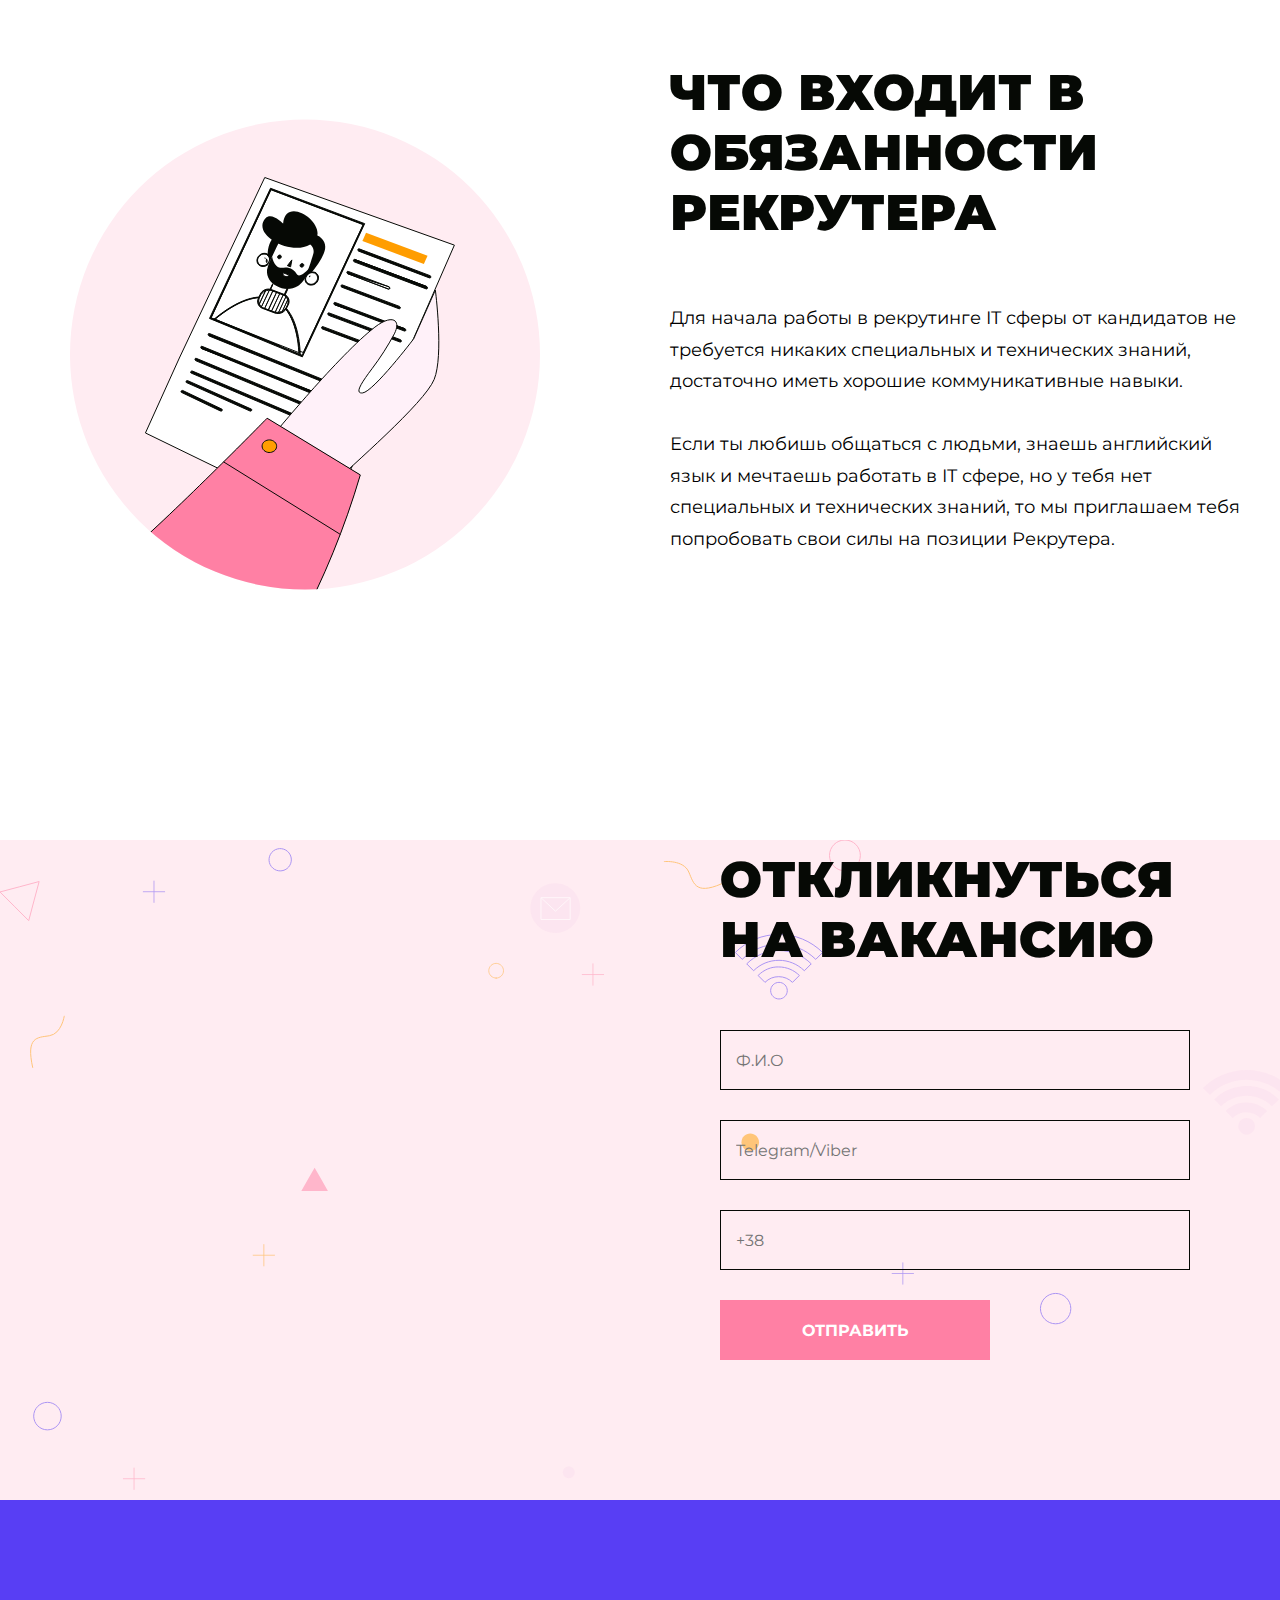
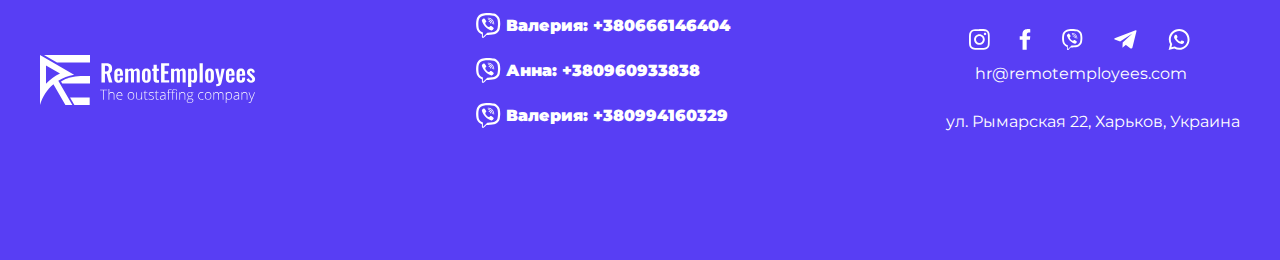
==== commit a87d006f: "Project Finish" ====
--- a/index.html
+++ b/index.html
@@ -4,7 +4,7 @@
     <meta charset="UTF-8">
     <meta http-equiv="X-UA-Compatible" content="IE=edge">
     <meta name="viewport" content="width=device-width, initial-scale=1.0">
-    <title>Visualizer</title>
+    <title>Recruiter RemotEmployees</title>
     <link rel="stylesheet" href="style.css">
     <link rel="shortcut icon" href="/img/favicon.png" type="image/x-icon">
     <link rel="preconnect" href="https://fonts.gstatic.com">
@@ -12,6 +12,16 @@
 </head>
 
 <body>
+    <script>
+        let submitted = false;
+    </script>
+    <iframe
+        name="hidden_iframe"
+        id="hidden_iframe"
+        style="display: none"
+        onload="
+              if (submitted) {
+                window.location ='/thanks.html'}"></iframe>
     <header>
         <div class="container">
             <div class="navbar">
@@ -22,14 +32,14 @@
                     
                         <a href="#advantages" onclick="smoothScroll()">О вакансии</a>
                         <a href="#who-is">Обязанности</a>
-                        <a href="#looking-for">Требования</a>
+                        <a href="#req">Требования</a>
                    
                 </div>
                 <div class="navbar-menu mobile" id="navbarMenu">
                     
                         <a href="#advantages" onclick="mobileMenu()">О вакансии</a>
                         <a href="#who-is" onclick="mobileMenu()">Обязанности</a>
-                        <a href="#looking-for" onclick="mobileMenu()">Требования</a>
+                        <a href="#req" onclick="mobileMenu()">Требования</a>
                    
                 </div>
                 <div class="navbar-social desktop">
@@ -73,8 +83,12 @@
                         Ищем рекрутера</h1>
                     <p>В компанию Remote Employees требуется рекрутер для поиска персонала для работы
                         на зарубежных проектах</p>
-                    <form action="">
-                        <input type="text" name="entry.444131703" id="heroInput" onclick="heroNumber()">
+                    <form action="https://docs.google.com/forms/u/1/d/e/1FAIpQLSeqrv1N0Iz1X5HprwTKcv-hmuBFWPy8XQ4gOoTQoBNcDZn-aw/formResponse"
+                        method="POST" 
+                        role="form"
+                        target="hidden_iframe"
+                        onsubmit="submitted=true">
+                        <input type="text" name="entry.84773266" id="heroInput" onclick="heroNumber()">
                         <button type="submit">
                             Отправить
                         </button>
@@ -87,20 +101,21 @@
             </div>
     </div>
     </section>
+    <div class="whitespace"></div>
     <section class="about-us">
         <div class="wrap">
             <div class="container">
                 <h1 class="mobile">Что мы за компания?
                 </h1>
                 <div class="flex">
-                    <div class="who-is-text">
+                    <div class="about-us-text">
                         <h1 class="desktop">Что мы за компания?
                         </h1>
                         <p>RemotEmployees — это аутстаффинговая компания, которая предоставляет рабочие места в Украине ориентируясь на Европейский
                             и Американский рынок. Сотрудничество с нами позволит вам приобрести новые умения в сфере IT и маркетинга, а также развить навыки общения с иностранными носителями языка.
-                            </p>
-                    </div>
-                    <div class="who-is-pic">
+                        </p>
+                    </div>
+                    <div class="pic">
                         <img src="/img/about.svg" alt="" loading="lazy">
                     </div>
                 </div>
@@ -154,13 +169,14 @@
                             а также составляет заявки на подбор персонала и среди десятков резюме должен находить отличных специалистов в свою компанию.
                             </p>
                     </div>
-                    <div class="who-is-pic">
+                    <div class="pic">
                         <img src="/img/who-is.svg" alt="" loading="lazy">
                     </div>
                 </div>
             </div>
         </div>
     </section>
+    <div class="whitespace" id="req"></div>
     <section class="req">
         <div class="wrap">
             <div class="container">
@@ -175,17 +191,14 @@
                         Если ты любишь общаться с людьми, знаешь английский язык и мечтаешь работать в IT сфере, но у тебя нет специальных  и технических знаний, то мы приглашаем тебя попробовать свои силы на позиции Рекрутера.
                     </p>
                     </div>
-                    <div class="who-is-pic">
+                    <div class="pic">
                         <img src="/img/req.svg" alt="" loading="lazy">
                     </div>
                 </div>
             </div>
         </div>
     </section>
-    <div class="whitespace" id="looking-for"></div>
-    
     <div class="whitespace"></div>
-   
     <section class="contact-form">
         <div class="wrap">
             <div class="container">
@@ -194,10 +207,14 @@
                     <img src="/img/contact-form.svg" alt="" loading="lazy">
                     <div class="full-form">
                         <h1 class="desktop"><span>Откликнуться </span> на вакансию</h1>
-                        <form action="" target="_self" onsubmit="return postToGoogle()">
-                            <input type="text" placeholder="Ф.И.О" name="entry." required>
-                            <input type="text" placeholder="Telegram/Viber" name="entry." required>
-                            <input type="tel" placeholder="+38" name="entry." required>
+                        <form action="https://docs.google.com/forms/u/1/d/e/1FAIpQLSeqrv1N0Iz1X5HprwTKcv-hmuBFWPy8XQ4gOoTQoBNcDZn-aw/formResponse"
+                                method="POST" 
+                                role="form"
+                                target="hidden_iframe"
+                                onsubmit="submitted=true">
+                            <input type="text" placeholder="Ф.И.О" name="entry.538969021" required>
+                            <input type="text" placeholder="Telegram/Viber" name="entry.1501285026" required>
+                            <input type="tel" placeholder="+38" name="entry.84773266" required>
                             <input type="submit" value="Отправить">
                         </form>
                     </div>
--- a/style.css
+++ b/style.css
@@ -26,8 +26,8 @@
   transition: 0.3s;
 }
 a:hover {
-  color: var(--light-red);
-  fill: var(--light-red);
+  color: var(--dark-pink);
+  fill: var(--dark-pink);
 }
 a span {
   transition: 0.3s;
@@ -72,9 +72,6 @@
   font-size: 18px;
   line-height: 175%;
 }
-/* section {
-  margin-bottom: 180px;
-} */
 section:last-of-type {
   padding-bottom: 100px;
 }
@@ -130,7 +127,7 @@
 /* hero section */
 .hero {
   margin-top: 100px;
-  background: #f4fdfb;
+  background: url(img/background.svg);
   height: 600px;
 }
 .hero h1 {
@@ -146,46 +143,45 @@
   display: flex;
   flex-direction: row;
   align-items: center;
-  padding: 20px;
+  padding-left: 10px;
   background-color: white;
+  border: 1px solid var(--dark-pink);
   font-size: 15px;
   cursor: pointer;
   transition: 0.3s;
   box-shadow: -5px -5px 15px rgb(58 49 68 / 7%),
     5px 5px 15px rgb(56 90 125 / 7%);
 }
-
-.hero-text form:hover {
-  border: 1px solid var(--text-01);
-}
 .hero-text input[type='text'] {
-  width: 90%;
+  width: 65%;
   height: 56px;
   font-size: 15px;
   border: none;
   cursor: pointer;
 }
 .hero-text button[type='submit'] {
-  height: 35px;
-  width: 35px;
-  border-radius: 50%;
-  background-color: var(--red);
+  font-size: 15px;
+  text-transform: uppercase;
+  font-weight: 800;
+  width: 35%;
+  height: 60px;
+  background-color: var(--dark-pink);
   border: none;
+  color: white;
   outline: none;
   cursor: pointer;
 }
-.hero-text button[type='submit'] svg circle {
-  fill: var(--red);
-  transition: 0.3s;
-}
-.hero-text button[type='submit'] svg circle:hover {
-  fill: var(--light-red);
-}
 .hero-pic img {
   width: 560px;
-  height: 450px;
-}
-
+  height: 415px;
+}
+
+.about-us .flex {
+  flex-direction: row-reverse;
+}
+.about-us-text {
+  max-width: 470px;
+}
 /* advantages section */
 
 /* .advantages .flex {
@@ -213,80 +209,31 @@
 }
 /* who is section */
 
-.who-is-pic {
+.pic {
   margin-right: 130px;
 }
-.who-is-pic img {
+.pic img {
   width: 470px;
   height: 583px;
 }
+.who-is-text {
+  max-width: 570px;
+}
 .who-is h1 {
   width: 570px;
 }
 .who-is p {
   color: var(--text-02);
 }
-/* lamp section */
+.who-is .pic {
+  margin-left: 130px;
+  margin-right: 0;
+}
 
 .req .flex {
   flex-direction: row-reverse;
 }
-.lamp-card {
-  display: flex;
-  flex-direction: row;
-  text-align: left;
-  margin-bottom: 30px;
-}
-.lamp {
-  margin-right: 56px;
-  align-self: center;
-}
-.looking-text {
-  max-width: 370px;
-}
-.looking-for-img {
-  align-self: flex-end;
-  padding-bottom: 55px;
-}
-.looking-for-img img {
-  width: 558px;
-  height: 568px;
-}
-/* join section */
-.join h1 {
-  margin-bottom: 0;
-}
-.join-card {
-  max-width: 373px;
-}
-.join-cards {
-  margin-top: 100px;
-  margin-right: 30px;
-}
-.join-cards:first-child {
-  margin-top: 60px;
-}
-.join-cards:last-child {
-  margin-top: 110px;
-  margin-right: 0;
-}
-.join-info {
-  margin-top: 30px;
-  display: flex;
-  flex-direction: row;
-}
-.step {
-  margin-right: 25px;
-}
-.step h1 {
-  color: var(--light-red);
-}
-.join-info h2 {
-  width: 210px;
-}
-.join-card img {
-  width: 100%;
-}
+
 /* contact form section */
 .contact-form {
   background-color: var(--pink);
@@ -311,6 +258,7 @@
 .full-form input {
   width: 100%;
   height: 60px;
+  background-color: transparent;
   border: 1px solid var(--black);
   margin-bottom: 30px;
   font-size: 16px;
@@ -320,17 +268,16 @@
 
 .full-form input[type='submit'] {
   width: 270px;
-  background-color: var(--red);
+  background-color: var(--dark-pink);
   border: none;
   color: white;
   font-size: 16px;
+  font-weight: bold;
   text-transform: uppercase;
   cursor: pointer;
   transition: 0.3s;
 }
-.full-form input[type='submit']:hover {
-  background-color: var(--light-red);
-}
+
 input:hover {
   border: 2px solid var(--violet);
 }
@@ -400,7 +347,7 @@
   text-align: right;
 }
 #burger.active span.top {
-  transform: translateY(11px) translateX(0) rotate(45deg);
+  transform: translateY(9px) translateX(0) rotate(45deg);
 }
 #burger.active span.middle {
   opacity: 0;
@@ -413,20 +360,18 @@
   height: 860px;
   display: flex;
   align-items: center;
+  background-image: url(/img/background.svg);
 }
 .thank-you .flex {
   align-items: center;
-}
-.thank-img {
 }
 .btn.thank {
   display: block;
   margin-top: 30px;
   width: 270px;
   padding: 17px 0;
-  background-color: var(--red);
+  background-color: var(--dark-pink);
   border: none;
-
   font-size: 15px;
   text-align: center;
   text-transform: uppercase;
@@ -434,9 +379,6 @@
 }
 .thank-you h1 {
   margin-bottom: 15px;
-}
-.thank-you p {
-  color: var(--text-02);
 }
 
 @media (max-width: 1210px) {
@@ -529,6 +471,9 @@
   .hero-pic img {
     width: 100%;
     height: 240px;
+  }
+  .about-us .flex {
+    flex-direction: column-reverse;
   }
   .advantages .card {
     box-shadow: none;
@@ -538,59 +483,40 @@
     height: auto;
     margin-bottom: 30px;
   }
-  .looking-for .flex {
-    flex-direction: column-reverse;
-  }
-  .looking-for-img {
-    width: 100%;
-    padding-bottom: 30px;
-  }
-  .looking-for-img img {
-    width: 100%;
-    height: auto;
-  }
-  .lamp {
-    margin-right: 30px;
-  }
+
   .who-is .flex {
     flex-direction: column-reverse;
   }
   .who-is h1 {
     width: 100%;
   }
-  .who-is-pic {
+
+  .who-is .pic {
+    margin-left: 0;
+  }
+  .pic {
     margin-right: 0;
     padding-bottom: 30px;
     width: 100%;
   }
-  .who-is-pic img {
+  .req .flex {
+    flex-direction: column-reverse;
+  }
+  .pic img {
     width: 100%;
     height: auto;
   }
-  .join .flex {
-    align-items: center;
-  }
-  .join h1 {
-    margin-bottom: 30px;
-  }
-  .join-cards {
-    margin-right: 0;
-    margin-top: 45px;
-  }
-  .join-cards:first-child {
-    margin-right: 0;
-    margin-top: 0;
-  }
-  .join-cards:last-child {
-    margin-right: 0;
-    margin-top: 45px;
-  }
+
   .contact-form img {
     margin-right: 0;
     margin-bottom: 30px;
   }
+  .contact-form .flex {
+    flex-direction: column;
+  }
   .full-form {
-    width: 90%;
+    width: 100%;
+    margin-right: 0;
   }
   .full-form input[type='submit'] {
     width: 100%;
